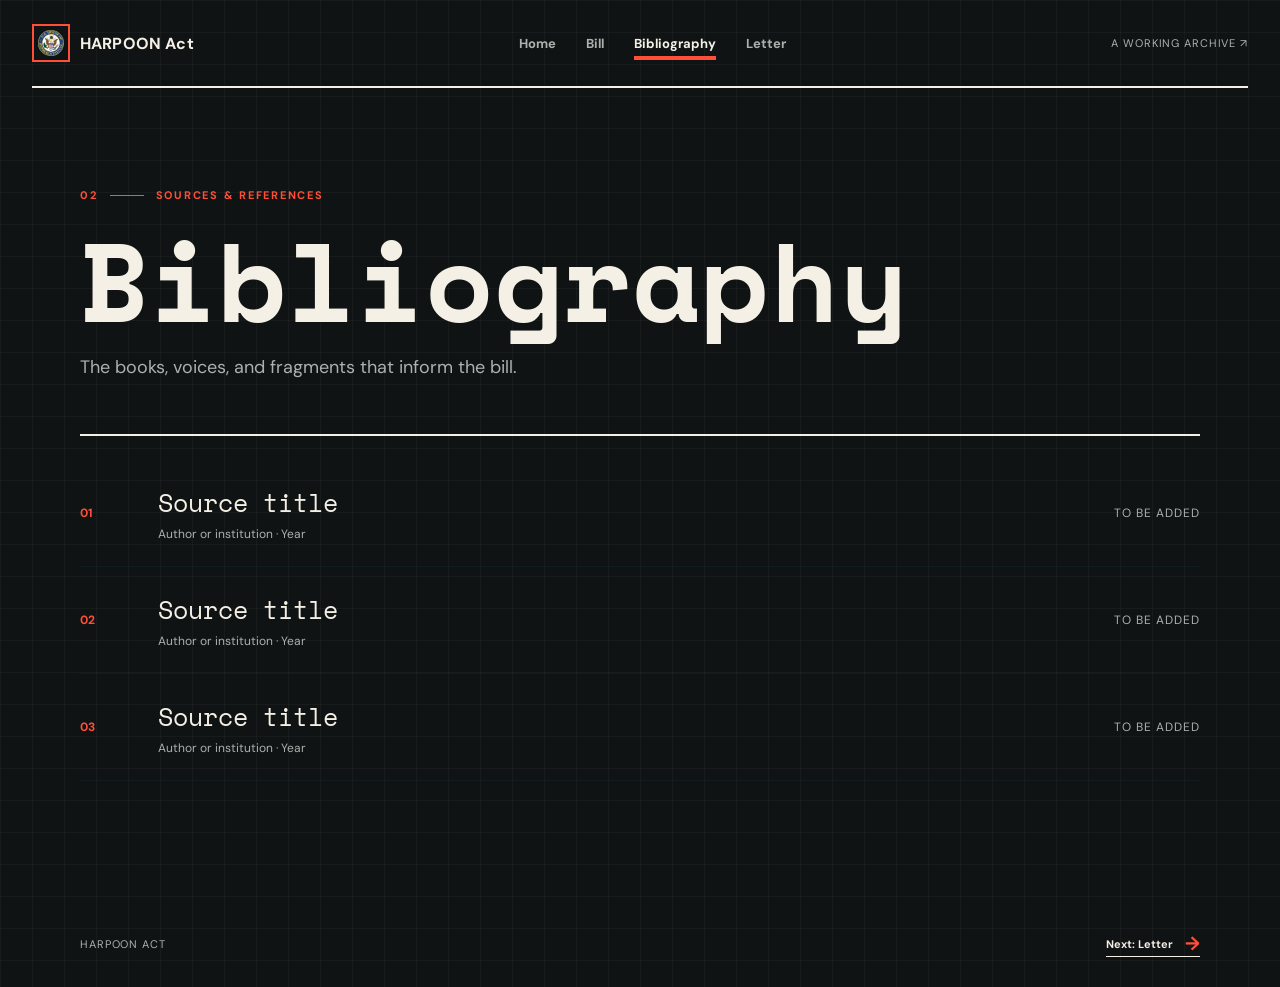
==== bibliography.html @ 808ee1cc "first set of changes" ====
<!doctype html>
<html lang="en">
<head><meta charset="utf-8"><meta name="viewport" content="width=device-width, initial-scale=1"><title>HARPOON Act</title><link rel="preconnect" href="https://fonts.googleapis.com"><link rel="preconnect" href="https://fonts.gstatic.com" crossorigin><link href="https://fonts.googleapis.com/css2?family=DM+Sans:wght@400;500;700&family=Space+Mono:wght@400;700&display=swap" rel="stylesheet"><link rel="stylesheet" href="styles.css"></head>
<body>
  <header class="site-header"><a class="brand" href="index.html" aria-label="HARPOON Act home"><span class="brand-mark"><img src="assets/house-seal.svg" alt="House of Representatives seal"></span><span>HARPOON Act</span></a><nav class="site-nav" aria-label="Main navigation"><a href="index.html">Home</a><a href="bill.html">Bill</a><a class="active" href="bibliography.html" aria-current="page">Bibliography</a><a href="letter.html">Letter</a></nav><span class="header-note">A working archive <span aria-hidden="true">↗</span></span></header>
  <main class="page-width inner-page"><p class="eyebrow">02 <span></span> Sources &amp; references</p><h1>Bibliography</h1><p class="lede">The books, voices, and fragments that inform the bill.</p><div class="rule"></div><div class="source-list"><div class="source-item"><span class="source-number">01</span><div><h2>Source title</h2><p>Author or institution · Year</p></div><span class="source-status">To be added</span></div><div class="source-item"><span class="source-number">02</span><div><h2>Source title</h2><p>Author or institution · Year</p></div><span class="source-status">To be added</span></div><div class="source-item"><span class="source-number">03</span><div><h2>Source title</h2><p>Author or institution · Year</p></div><span class="source-status">To be added</span></div></div></main>
  <footer class="site-footer page-width"><span>HARPOON Act</span><a class="text-link" href="letter.html">Next: Letter <span aria-hidden="true">→</span></a></footer>
</body>
</html>
---- styles.css ----
:root { --ink: #f4f0e6; --coral: #ff4f38; --mustard: #ffd000; --paper: #101314; --muted: #aab2ad; --serif: "Space Mono", "Courier New", monospace; --sans: "DM Sans", sans-serif; }
* { box-sizing: border-box; }
body { margin: 0; min-width: 320px; color: var(--ink); background-color: var(--paper); background-image: linear-gradient(rgba(255,255,255,.035) 1px, transparent 1px), linear-gradient(90deg, rgba(255,255,255,.035) 1px, transparent 1px); background-size: 32px 32px; font-family: var(--sans); }
a { color: inherit; text-decoration: none; }
.page-width { width: min(1120px, calc(100% - 64px)); margin-inline: auto; }
.site-header { width: min(1248px, calc(100% - 64px)); margin: 0 auto; padding: 24px 0; display: flex; align-items: center; justify-content: space-between; border-bottom: 2px solid var(--ink); }
.brand { display: inline-flex; align-items: center; gap: 10px; font-weight: 700; letter-spacing: .01em; }
.brand-mark { display: grid; place-items: center; width: 38px; height: 38px; padding: 4px; background: var(--paper); border: 2px solid var(--coral); }
.brand-mark img { display: block; width: 100%; height: 100%; object-fit: contain; transform: rotate(4deg); }
.site-nav { display: flex; gap: 30px; font-size: 13px; font-weight: 700; }
.site-nav a { position: relative; padding: 8px 0; color: var(--muted); }
.site-nav a:hover, .site-nav a.active { color: var(--ink); }
.site-nav a.active::after { position: absolute; right: 0; bottom: 0; left: 0; height: 4px; background: var(--coral); content: ""; }
.header-note { color: var(--muted); font-size: 11px; letter-spacing: .08em; text-transform: uppercase; }
.hero { padding: clamp(80px, 13vw, 150px) 0 106px; }
.eyebrow { display: flex; align-items: center; gap: 12px; margin: 0 0 28px; color: var(--coral); font-size: 11px; font-weight: 700; letter-spacing: .16em; text-transform: uppercase; }
.eyebrow span { width: 34px; height: 1px; background: var(--coral); }
h1, h2 { font-family: var(--serif); font-weight: 500; letter-spacing: 0; }
.hero h1 { max-width: 900px; margin: 0; font-size: clamp(52px, 9vw, 118px); line-height: .92; font-weight: 700; }
h1 em { color: var(--coral); font-style: normal; }
.hero-intro { max-width: 420px; margin: 36px 0 24px; color: var(--muted); font-size: 17px; line-height: 1.5; font-weight: 500; }
.text-link { display: inline-flex; align-items: center; gap: 12px; border-bottom: 1px solid var(--ink); padding-bottom: 5px; font-size: 13px; font-weight: 700; }
.text-link span { color: var(--coral); font-size: 19px; line-height: 10px; transition: transform .2s ease; }
.text-link:hover span { transform: translateX(4px); }
.home-grid { display: grid; grid-template-columns: 1.25fr 1fr 1fr; border-top: 2px solid var(--ink); border-bottom: 2px solid var(--ink); }
.feature-panel { min-height: 330px; padding: 24px 28px 28px; display: flex; flex-direction: column; transition: transform .2s ease, color .2s ease; }
.feature-panel + .feature-panel { border-left: 1px solid var(--ink); }
.feature-panel:hover { transform: translateY(-6px); }
.panel-bill { color: var(--paper); background: var(--ink); }
.panel-sources { background: var(--mustard); }
.panel-letter { background: var(--coral); }
.panel-top { display: flex; justify-content: space-between; font-size: 11px; font-weight: 700; letter-spacing: .12em; }
.arrow { font-size: 20px; font-weight: 400; }
.feature-panel h2 { margin: auto 0 12px; font-size: 46px; line-height: .95; font-weight: 700; }
.feature-panel p { max-width: 230px; margin: 0 0 24px; font-size: 13px; line-height: 1.5; font-weight: 500; }
.panel-label { font-size: 10px; font-weight: 700; letter-spacing: .14em; text-transform: uppercase; opacity: .65; }
.site-footer { margin-top: 26px; padding-bottom: 30px; display: flex; justify-content: space-between; color: var(--muted); font-size: 11px; letter-spacing: .08em; text-transform: uppercase; }
.site-footer .text-link { color: var(--ink); font-size: 11px; letter-spacing: 0; text-transform: none; }
.inner-page { padding: 100px 0 130px; }
.inner-page h1 { margin: 0; font-size: clamp(56px, 9vw, 112px); line-height: .9; font-weight: 700; }
.lede { margin: 24px 0 55px; color: var(--muted); font-size: 18px; }
.rule { height: 2px; background: var(--ink); }
.agency-mark { display: flex; align-items: center; gap: 18px; margin: 0 0 34px; color: var(--ink); }
.agency-mark img { width: 78px; height: 78px; padding: 8px; background: var(--ink); border-radius: 50%; }
.agency-mark div { display: grid; gap: 5px; }
.agency-mark strong { font-family: var(--serif); font-size: 18px; }
.agency-mark span { color: var(--muted); font-size: 11px; letter-spacing: .1em; text-transform: uppercase; }
.reading-column, .letter-sheet { width: min(100%, 590px); margin: 62px auto 0; }
.placeholder-label, .letter-date { color: var(--coral); font-size: 11px; font-weight: 700; letter-spacing: .14em; text-transform: uppercase; }
.reading-column h2 { margin: 24px 0; font-size: 50px; line-height: .98; font-weight: 700; }
.reading-column p:not(.placeholder-label), .letter-sheet p { color: #4d5f5e; font-size: 17px; line-height: 1.7; }
.source-list { margin-top: 24px; }
.source-item { display: grid; grid-template-columns: 60px 1fr auto; gap: 18px; align-items: center; padding: 24px 0; border-bottom: 1px solid rgba(23,59,63,.25); }
.source-number { color: var(--coral); font-size: 12px; font-weight: 700; }
.source-item h2 { margin: 0 0 5px; font-size: 25px; }
.source-item p, .source-status { margin: 0; color: var(--muted); font-size: 12px; }
.source-status { letter-spacing: .08em; text-transform: uppercase; }
.letter-sheet { padding-left: 8%; border-left: 2px solid var(--coral); }
.letter-sheet p { margin: 0 0 25px; }
.letter-sheet .letter-date { margin-bottom: 50px; }
.letter-sheet .signature { margin-top: 48px; color: var(--ink); }
.signature em { font-family: var(--serif); font-size: 32px; }
@media (max-width: 720px) { .page-width, .site-header { width: min(100% - 32px, 1120px); } .site-header { flex-wrap: wrap; gap: 18px; } .header-note { display: none; } .site-nav { order: 3; width: 100%; justify-content: space-between; gap: 10px; } .site-nav a { font-size: 12px; } .hero { padding-top: 76px; padding-bottom: 75px; } .hero h1 { font-size: clamp(49px, 15vw, 78px); } .home-grid { grid-template-columns: 1fr; } .feature-panel { min-height: 240px; } .feature-panel + .feature-panel { border-top: 1px solid var(--ink); border-left: 0; } .inner-page { padding-top: 72px; } .inner-page h1 { font-size: 68px; } .source-item { grid-template-columns: 38px 1fr; gap: 10px; } .source-status { grid-column: 2; } .letter-sheet { padding-left: 22px; } }
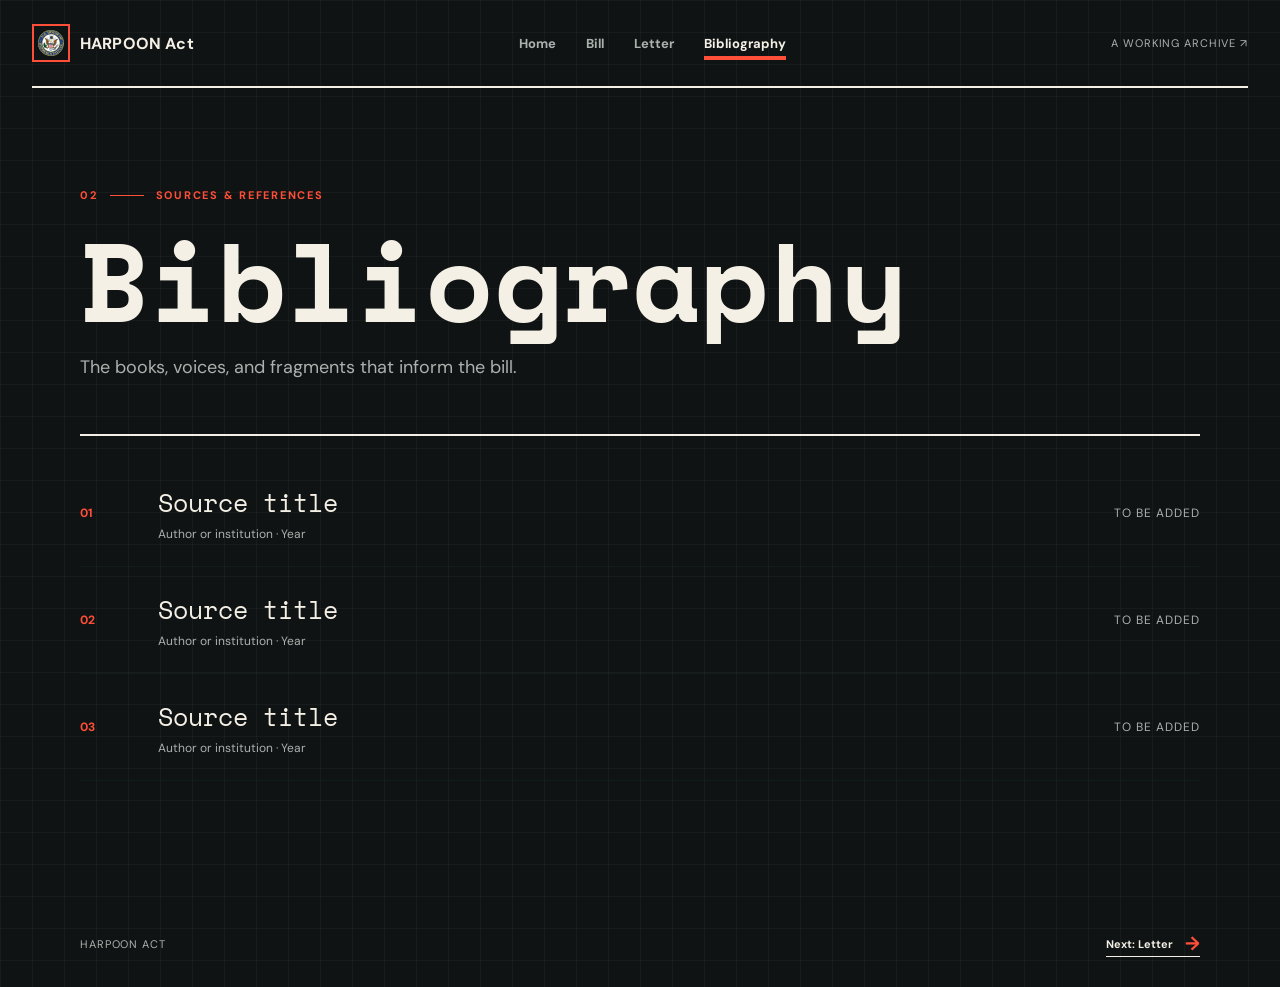
==== commit 597bde49: "almost done" ====
--- a/bibliography.html
+++ b/bibliography.html
@@ -2,7 +2,7 @@
 <html lang="en">
 <head><meta charset="utf-8"><meta name="viewport" content="width=device-width, initial-scale=1"><title>HARPOON Act</title><link rel="preconnect" href="https://fonts.googleapis.com"><link rel="preconnect" href="https://fonts.gstatic.com" crossorigin><link href="https://fonts.googleapis.com/css2?family=DM+Sans:wght@400;500;700&family=Space+Mono:wght@400;700&display=swap" rel="stylesheet"><link rel="stylesheet" href="styles.css"></head>
 <body>
-  <header class="site-header"><a class="brand" href="index.html" aria-label="HARPOON Act home"><span class="brand-mark"><img src="assets/house-seal.svg" alt="House of Representatives seal"></span><span>HARPOON Act</span></a><nav class="site-nav" aria-label="Main navigation"><a href="index.html">Home</a><a href="bill.html">Bill</a><a class="active" href="bibliography.html" aria-current="page">Bibliography</a><a href="letter.html">Letter</a></nav><span class="header-note">A working archive <span aria-hidden="true">↗</span></span></header>
+  <header class="site-header"><a class="brand" href="index.html" aria-label="HARPOON Act home"><span class="brand-mark"><img src="assets/house-seal.svg" alt="House of Representatives seal"></span><span>HARPOON Act</span></a><nav class="site-nav" aria-label="Main navigation"><a href="index.html">Home</a><a href="bill.html">Bill</a><a href="letter.html">Letter</a><a class="active" href="bibliography.html" aria-current="page">Bibliography</a></nav><span class="header-note">A working archive <span aria-hidden="true">↗</span></span></header>
   <main class="page-width inner-page"><p class="eyebrow">02 <span></span> Sources &amp; references</p><h1>Bibliography</h1><p class="lede">The books, voices, and fragments that inform the bill.</p><div class="rule"></div><div class="source-list"><div class="source-item"><span class="source-number">01</span><div><h2>Source title</h2><p>Author or institution · Year</p></div><span class="source-status">To be added</span></div><div class="source-item"><span class="source-number">02</span><div><h2>Source title</h2><p>Author or institution · Year</p></div><span class="source-status">To be added</span></div><div class="source-item"><span class="source-number">03</span><div><h2>Source title</h2><p>Author or institution · Year</p></div><span class="source-status">To be added</span></div></div></main>
   <footer class="site-footer page-width"><span>HARPOON Act</span><a class="text-link" href="letter.html">Next: Letter <span aria-hidden="true">→</span></a></footer>
 </body>
--- a/styles.css
+++ b/styles.css
@@ -16,14 +16,14 @@
 .eyebrow { display: flex; align-items: center; gap: 12px; margin: 0 0 28px; color: var(--coral); font-size: 11px; font-weight: 700; letter-spacing: .16em; text-transform: uppercase; }
 .eyebrow span { width: 34px; height: 1px; background: var(--coral); }
 h1, h2 { font-family: var(--serif); font-weight: 500; letter-spacing: 0; }
-.hero h1 { max-width: 900px; margin: 0; font-size: clamp(52px, 9vw, 118px); line-height: .92; font-weight: 700; }
+.hero h1 { max-width: 900px; margin: 0; font-size: clamp(40px, 6vw, 80px); line-height: .92; font-weight: 700; }
 h1 em { color: var(--coral); font-style: normal; }
 .hero-intro { max-width: 420px; margin: 36px 0 24px; color: var(--muted); font-size: 17px; line-height: 1.5; font-weight: 500; }
 .text-link { display: inline-flex; align-items: center; gap: 12px; border-bottom: 1px solid var(--ink); padding-bottom: 5px; font-size: 13px; font-weight: 700; }
 .text-link span { color: var(--coral); font-size: 19px; line-height: 10px; transition: transform .2s ease; }
 .text-link:hover span { transform: translateX(4px); }
 .home-grid { display: grid; grid-template-columns: 1.25fr 1fr 1fr; border-top: 2px solid var(--ink); border-bottom: 2px solid var(--ink); }
-.feature-panel { min-height: 330px; padding: 24px 28px 28px; display: flex; flex-direction: column; transition: transform .2s ease, color .2s ease; }
+.feature-panel { position: relative; min-height: 330px; padding: 24px 28px 28px; display: flex; flex-direction: column; transition: transform .2s ease, color .2s ease; }
 .feature-panel + .feature-panel { border-left: 1px solid var(--ink); }
 .feature-panel:hover { transform: translateY(-6px); }
 .panel-bill { color: var(--paper); background: var(--ink); }
@@ -31,8 +31,8 @@
 .panel-letter { background: var(--coral); }
 .panel-top { display: flex; justify-content: space-between; font-size: 11px; font-weight: 700; letter-spacing: .12em; }
 .arrow { font-size: 20px; font-weight: 400; }
-.feature-panel h2 { margin: auto 0 12px; font-size: 46px; line-height: .95; font-weight: 700; }
-.feature-panel p { max-width: 230px; margin: 0 0 24px; font-size: 13px; line-height: 1.5; font-weight: 500; }
+.feature-panel h2 { position: absolute; top: 190px; right: 28px; left: 28px; margin: 0; font-size: 40px; line-height: .95; font-weight: 700; white-space: nowrap; }
+.feature-panel p { max-width: 230px; margin: auto 0 24px; font-size: 13px; line-height: 1.5; font-weight: 500; }
 .panel-label { font-size: 10px; font-weight: 700; letter-spacing: .14em; text-transform: uppercase; opacity: .65; }
 .site-footer { margin-top: 26px; padding-bottom: 30px; display: flex; justify-content: space-between; color: var(--muted); font-size: 11px; letter-spacing: .08em; text-transform: uppercase; }
 .site-footer .text-link { color: var(--ink); font-size: 11px; letter-spacing: 0; text-transform: none; }
@@ -47,8 +47,13 @@
 .agency-mark span { color: var(--muted); font-size: 11px; letter-spacing: .1em; text-transform: uppercase; }
 .reading-column, .letter-sheet { width: min(100%, 590px); margin: 62px auto 0; }
 .placeholder-label, .letter-date { color: var(--coral); font-size: 11px; font-weight: 700; letter-spacing: .14em; text-transform: uppercase; }
-.reading-column h2 { margin: 24px 0; font-size: 50px; line-height: .98; font-weight: 700; }
+.reading-column h2 { position: relative; left: 50%; width: min(1100px, calc(100vw - 32px)); margin: 24px 0; font-size: clamp(36px, 4vw, 44px); line-height: .98; font-weight: 700; text-align: left; transform: translateX(-50%); }
+.reading-column section { margin-top: 56px; }
+.reading-column h3 { margin: 0 0 24px; font-size: 28px; line-height: 1.1; font-weight: 700; }
+.reading-column .section-name { color: var(--coral); }
 .reading-column p:not(.placeholder-label), .letter-sheet p { color: #4d5f5e; font-size: 17px; line-height: 1.7; }
+.reading-column ol { margin: 0 0 25px; padding-left: 28px; color: #4d5f5e; font-size: 17px; line-height: 1.7; }
+.reading-column ol ol { margin: 8px 0 8px; }
 .source-list { margin-top: 24px; }
 .source-item { display: grid; grid-template-columns: 60px 1fr auto; gap: 18px; align-items: center; padding: 24px 0; border-bottom: 1px solid rgba(23,59,63,.25); }
 .source-number { color: var(--coral); font-size: 12px; font-weight: 700; }
@@ -60,4 +65,4 @@
 .letter-sheet .letter-date { margin-bottom: 50px; }
 .letter-sheet .signature { margin-top: 48px; color: var(--ink); }
 .signature em { font-family: var(--serif); font-size: 32px; }
-@media (max-width: 720px) { .page-width, .site-header { width: min(100% - 32px, 1120px); } .site-header { flex-wrap: wrap; gap: 18px; } .header-note { display: none; } .site-nav { order: 3; width: 100%; justify-content: space-between; gap: 10px; } .site-nav a { font-size: 12px; } .hero { padding-top: 76px; padding-bottom: 75px; } .hero h1 { font-size: clamp(49px, 15vw, 78px); } .home-grid { grid-template-columns: 1fr; } .feature-panel { min-height: 240px; } .feature-panel + .feature-panel { border-top: 1px solid var(--ink); border-left: 0; } .inner-page { padding-top: 72px; } .inner-page h1 { font-size: 68px; } .source-item { grid-template-columns: 38px 1fr; gap: 10px; } .source-status { grid-column: 2; } .letter-sheet { padding-left: 22px; } }+@media (max-width: 720px) { .page-width, .site-header { width: min(100% - 32px, 1120px); } .site-header { flex-wrap: wrap; gap: 18px; } .header-note { display: none; } .site-nav { order: 3; width: 100%; justify-content: space-between; gap: 10px; } .site-nav a { font-size: 12px; } .hero { padding-top: 76px; padding-bottom: 75px; } .hero h1 { font-size: clamp(40px, 11vw, 58px); } .home-grid { grid-template-columns: 1fr; } .feature-panel { min-height: 240px; } .feature-panel + .feature-panel { border-top: 1px solid var(--ink); border-left: 0; } .feature-panel h2 { top: 120px; font-size: 34px; } .inner-page { padding-top: 72px; } .inner-page h1 { font-size: 68px; } .source-item { grid-template-columns: 38px 1fr; gap: 10px; } .source-status { grid-column: 2; } .letter-sheet { padding-left: 22px; } }
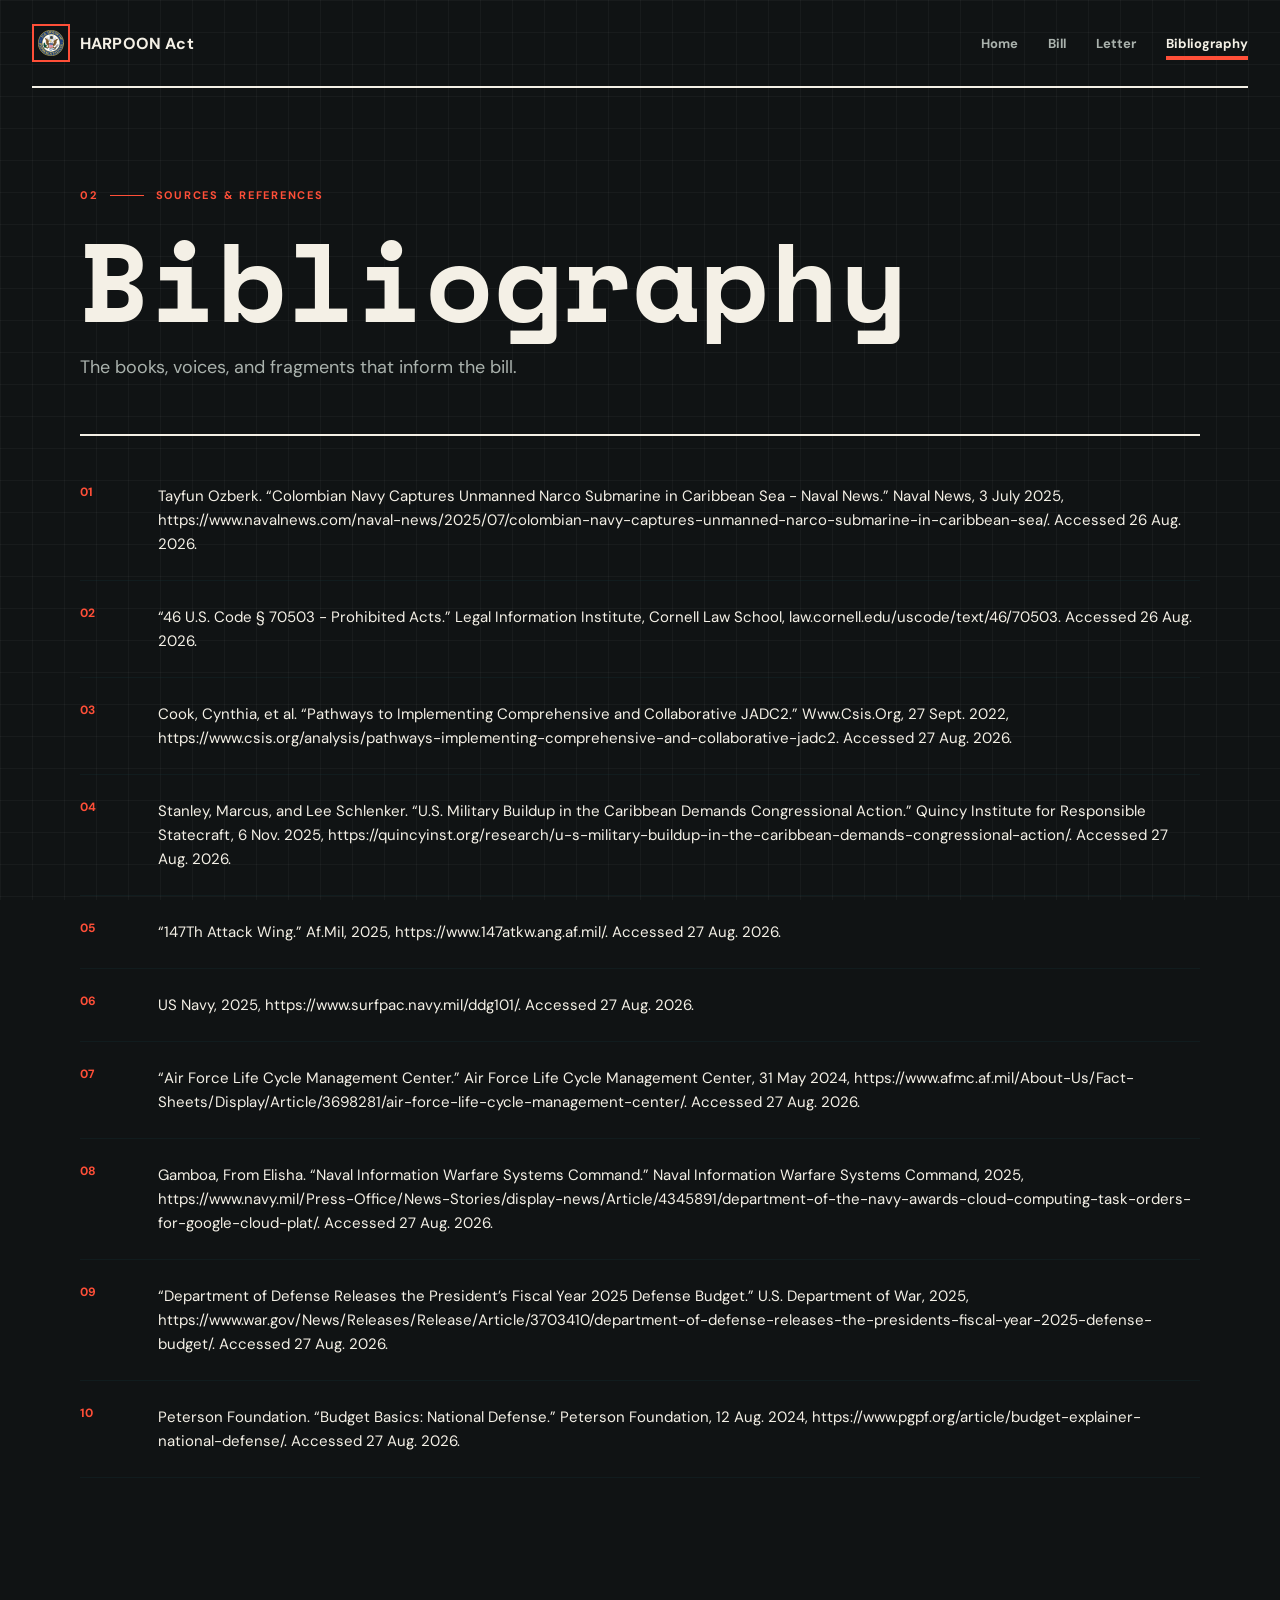
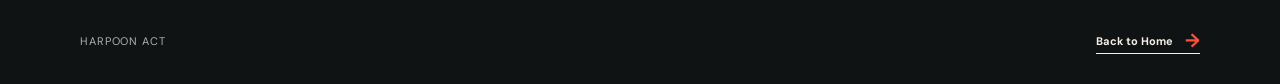
==== commit 1ffb14ca: "final" ====
--- a/bibliography.html
+++ b/bibliography.html
@@ -2,8 +2,8 @@
 <html lang="en">
 <head><meta charset="utf-8"><meta name="viewport" content="width=device-width, initial-scale=1"><title>HARPOON Act</title><link rel="preconnect" href="https://fonts.googleapis.com"><link rel="preconnect" href="https://fonts.gstatic.com" crossorigin><link href="https://fonts.googleapis.com/css2?family=DM+Sans:wght@400;500;700&family=Space+Mono:wght@400;700&display=swap" rel="stylesheet"><link rel="stylesheet" href="styles.css"></head>
 <body>
-  <header class="site-header"><a class="brand" href="index.html" aria-label="HARPOON Act home"><span class="brand-mark"><img src="assets/house-seal.svg" alt="House of Representatives seal"></span><span>HARPOON Act</span></a><nav class="site-nav" aria-label="Main navigation"><a href="index.html">Home</a><a href="bill.html">Bill</a><a href="letter.html">Letter</a><a class="active" href="bibliography.html" aria-current="page">Bibliography</a></nav><span class="header-note">A working archive <span aria-hidden="true">↗</span></span></header>
-  <main class="page-width inner-page"><p class="eyebrow">02 <span></span> Sources &amp; references</p><h1>Bibliography</h1><p class="lede">The books, voices, and fragments that inform the bill.</p><div class="rule"></div><div class="source-list"><div class="source-item"><span class="source-number">01</span><div><h2>Source title</h2><p>Author or institution · Year</p></div><span class="source-status">To be added</span></div><div class="source-item"><span class="source-number">02</span><div><h2>Source title</h2><p>Author or institution · Year</p></div><span class="source-status">To be added</span></div><div class="source-item"><span class="source-number">03</span><div><h2>Source title</h2><p>Author or institution · Year</p></div><span class="source-status">To be added</span></div></div></main>
-  <footer class="site-footer page-width"><span>HARPOON Act</span><a class="text-link" href="letter.html">Next: Letter <span aria-hidden="true">→</span></a></footer>
+  <header class="site-header"><a class="brand" href="index.html" aria-label="HARPOON Act home"><span class="brand-mark"><img src="assets/house-seal.svg" alt="House of Representatives seal"></span><span>HARPOON Act</span></a><nav class="site-nav" aria-label="Main navigation"><a href="index.html">Home</a><a href="bill.html">Bill</a><a href="letter.html">Letter</a><a class="active" href="bibliography.html" aria-current="page">Bibliography</a></nav></header>
+  <main class="page-width inner-page"><p class="eyebrow">02 <span></span> Sources &amp; references</p><h1>Bibliography</h1><p class="lede">The books, voices, and fragments that inform the bill.</p><div class="rule"></div><div class="source-list"><div class="source-item"><span class="source-number">01</span><p class="citation">Tayfun Ozberk. &ldquo;Colombian Navy Captures Unmanned Narco Submarine in Caribbean Sea - Naval News.&rdquo; Naval News, 3 July 2025, https://www.navalnews.com/naval-news/2025/07/colombian-navy-captures-unmanned-narco-submarine-in-caribbean-sea/. Accessed 26 Aug. 2026.</p></div><div class="source-item"><span class="source-number">02</span><p class="citation">&ldquo;46 U.S. Code &sect; 70503 - Prohibited Acts.&rdquo; Legal Information Institute, Cornell Law School, law.cornell.edu/uscode/text/46/70503. Accessed 26 Aug. 2026.</p></div><div class="source-item"><span class="source-number">03</span><p class="citation">Cook, Cynthia, et al. &ldquo;Pathways to Implementing Comprehensive and Collaborative JADC2.&rdquo; Www.Csis.Org, 27 Sept. 2022, https://www.csis.org/analysis/pathways-implementing-comprehensive-and-collaborative-jadc2. Accessed 27 Aug. 2026.</p></div><div class="source-item"><span class="source-number">04</span><p class="citation">Stanley, Marcus, and Lee Schlenker. &ldquo;U.S. Military Buildup in the Caribbean Demands Congressional Action.&rdquo; Quincy Institute for Responsible Statecraft, 6 Nov. 2025, https://quincyinst.org/research/u-s-military-buildup-in-the-caribbean-demands-congressional-action/. Accessed 27 Aug. 2026.</p></div><div class="source-item"><span class="source-number">05</span><p class="citation">&ldquo;147Th Attack Wing.&rdquo; Af.Mil, 2025, https://www.147atkw.ang.af.mil/. Accessed 27 Aug. 2026.</p></div><div class="source-item"><span class="source-number">06</span><p class="citation">US Navy, 2025, https://www.surfpac.navy.mil/ddg101/. Accessed 27 Aug. 2026.</p></div><div class="source-item"><span class="source-number">07</span><p class="citation">&ldquo;Air Force Life Cycle Management Center.&rdquo; Air Force Life Cycle Management Center, 31 May 2024, https://www.afmc.af.mil/About-Us/Fact-Sheets/Display/Article/3698281/air-force-life-cycle-management-center/. Accessed 27 Aug. 2026.</p></div><div class="source-item"><span class="source-number">08</span><p class="citation">Gamboa, From Elisha. &ldquo;Naval Information Warfare Systems Command.&rdquo; Naval Information Warfare Systems Command, 2025, https://www.navy.mil/Press-Office/News-Stories/display-news/Article/4345891/department-of-the-navy-awards-cloud-computing-task-orders-for-google-cloud-plat/. Accessed 27 Aug. 2026.</p></div><div class="source-item"><span class="source-number">09</span><p class="citation">&ldquo;Department of Defense Releases the President&rsquo;s Fiscal Year 2025 Defense Budget.&rdquo; U.S. Department of War, 2025, https://www.war.gov/News/Releases/Release/Article/3703410/department-of-defense-releases-the-presidents-fiscal-year-2025-defense-budget/. Accessed 27 Aug. 2026.</p></div><div class="source-item"><span class="source-number">10</span><p class="citation">Peterson Foundation. &ldquo;Budget Basics: National Defense.&rdquo; Peterson Foundation, 12 Aug. 2024, https://www.pgpf.org/article/budget-explainer-national-defense/. Accessed 27 Aug. 2026.</p></div></div></main>
+  <footer class="site-footer page-width"><span>HARPOON Act</span><a class="text-link" href="index.html">Back to Home <span aria-hidden="true">→</span></a></footer>
 </body>
 </html>
--- a/styles.css
+++ b/styles.css
@@ -1,6 +1,6 @@
 :root { --ink: #f4f0e6; --coral: #ff4f38; --mustard: #ffd000; --paper: #101314; --muted: #aab2ad; --serif: "Space Mono", "Courier New", monospace; --sans: "DM Sans", sans-serif; }
 * { box-sizing: border-box; }
-body { margin: 0; min-width: 320px; color: var(--ink); background-color: var(--paper); background-image: linear-gradient(rgba(255,255,255,.035) 1px, transparent 1px), linear-gradient(90deg, rgba(255,255,255,.035) 1px, transparent 1px); background-size: 32px 32px; font-family: var(--sans); }
+body { margin: 0; min-width: 320px; color: var(--ink); background-color: var(--paper); background-image: linear-gradient(rgba(255,255,255,.035) 1px, transparent 1px), linear-gradient(90deg, rgba(255,255,255,.035) 1px, transparent 1px); background-size: 32px 32px; background-attachment: fixed; font-family: var(--sans); }
 a { color: inherit; text-decoration: none; }
 .page-width { width: min(1120px, calc(100% - 64px)); margin-inline: auto; }
 .site-header { width: min(1248px, calc(100% - 64px)); margin: 0 auto; padding: 24px 0; display: flex; align-items: center; justify-content: space-between; border-bottom: 2px solid var(--ink); }
@@ -23,7 +23,7 @@
 .text-link span { color: var(--coral); font-size: 19px; line-height: 10px; transition: transform .2s ease; }
 .text-link:hover span { transform: translateX(4px); }
 .home-grid { display: grid; grid-template-columns: 1.25fr 1fr 1fr; border-top: 2px solid var(--ink); border-bottom: 2px solid var(--ink); }
-.feature-panel { position: relative; min-height: 330px; padding: 24px 28px 28px; display: flex; flex-direction: column; transition: transform .2s ease, color .2s ease; }
+.feature-panel { position: relative; min-height: 350px; padding: 24px 28px 28px; display: flex; flex-direction: column; transition: transform .2s ease, color .2s ease; }
 .feature-panel + .feature-panel { border-left: 1px solid var(--ink); }
 .feature-panel:hover { transform: translateY(-6px); }
 .panel-bill { color: var(--paper); background: var(--ink); }
@@ -31,9 +31,9 @@
 .panel-letter { background: var(--coral); }
 .panel-top { display: flex; justify-content: space-between; font-size: 11px; font-weight: 700; letter-spacing: .12em; }
 .arrow { font-size: 20px; font-weight: 400; }
-.feature-panel h2 { position: absolute; top: 190px; right: 28px; left: 28px; margin: 0; font-size: 40px; line-height: .95; font-weight: 700; white-space: nowrap; }
-.feature-panel p { max-width: 230px; margin: auto 0 24px; font-size: 13px; line-height: 1.5; font-weight: 500; }
-.panel-label { font-size: 10px; font-weight: 700; letter-spacing: .14em; text-transform: uppercase; opacity: .65; }
+.feature-panel h2 { position: absolute; top: 158px; right: 28px; left: 28px; margin: 0; font-size: 40px; line-height: .95; font-weight: 700; white-space: nowrap; }
+.feature-panel p { position: absolute; top: 210px; right: 28px; left: 28px; max-width: 260px; margin: 0; font-size: 13px; line-height: 1.5; font-weight: 500; }
+.panel-label { position: absolute; right: 28px; bottom: 28px; left: 28px; font-size: 10px; font-weight: 700; letter-spacing: .14em; text-transform: uppercase; opacity: .65; }
 .site-footer { margin-top: 26px; padding-bottom: 30px; display: flex; justify-content: space-between; color: var(--muted); font-size: 11px; letter-spacing: .08em; text-transform: uppercase; }
 .site-footer .text-link { color: var(--ink); font-size: 11px; letter-spacing: 0; text-transform: none; }
 .inner-page { padding: 100px 0 130px; }
@@ -55,14 +55,17 @@
 .reading-column ol { margin: 0 0 25px; padding-left: 28px; color: #4d5f5e; font-size: 17px; line-height: 1.7; }
 .reading-column ol ol { margin: 8px 0 8px; }
 .source-list { margin-top: 24px; }
-.source-item { display: grid; grid-template-columns: 60px 1fr auto; gap: 18px; align-items: center; padding: 24px 0; border-bottom: 1px solid rgba(23,59,63,.25); }
+.source-item { display: grid; grid-template-columns: 60px 1fr; gap: 18px; align-items: start; padding: 24px 0; border-bottom: 1px solid rgba(23,59,63,.25); }
 .source-number { color: var(--coral); font-size: 12px; font-weight: 700; }
 .source-item h2 { margin: 0 0 5px; font-size: 25px; }
-.source-item p, .source-status { margin: 0; color: var(--muted); font-size: 12px; }
+.source-item p, .source-status { margin: 0; color: var(--muted); font-size: 12px; line-height: 1.6; }
+.source-item .citation { color: var(--ink); font-size: 15px; line-height: 1.6; }
 .source-status { letter-spacing: .08em; text-transform: uppercase; }
 .letter-sheet { padding-left: 8%; border-left: 2px solid var(--coral); }
+.letter-template { margin-top: 100px; }
+.letter-template h2 { width: min(100%, 590px); margin: 0 auto 30px; font-size: 36px; line-height: 1; font-weight: 700; }
 .letter-sheet p { margin: 0 0 25px; }
 .letter-sheet .letter-date { margin-bottom: 50px; }
-.letter-sheet .signature { margin-top: 48px; color: var(--ink); }
+.letter-sheet .signature { margin-top: 48px; color: #4d5f5e; }
 .signature em { font-family: var(--serif); font-size: 32px; }
-@media (max-width: 720px) { .page-width, .site-header { width: min(100% - 32px, 1120px); } .site-header { flex-wrap: wrap; gap: 18px; } .header-note { display: none; } .site-nav { order: 3; width: 100%; justify-content: space-between; gap: 10px; } .site-nav a { font-size: 12px; } .hero { padding-top: 76px; padding-bottom: 75px; } .hero h1 { font-size: clamp(40px, 11vw, 58px); } .home-grid { grid-template-columns: 1fr; } .feature-panel { min-height: 240px; } .feature-panel + .feature-panel { border-top: 1px solid var(--ink); border-left: 0; } .feature-panel h2 { top: 120px; font-size: 34px; } .inner-page { padding-top: 72px; } .inner-page h1 { font-size: 68px; } .source-item { grid-template-columns: 38px 1fr; gap: 10px; } .source-status { grid-column: 2; } .letter-sheet { padding-left: 22px; } }+@media (max-width: 720px) { .page-width, .site-header { width: min(100% - 32px, 1120px); } .site-header { flex-wrap: wrap; gap: 18px; } .header-note { display: none; } .site-nav { order: 3; width: 100%; justify-content: space-between; gap: 10px; } .site-nav a { font-size: 12px; } .hero { padding-top: 76px; padding-bottom: 75px; } .hero h1 { font-size: clamp(40px, 11vw, 58px); } .home-grid { grid-template-columns: 1fr; } .feature-panel { min-height: 290px; } .feature-panel + .feature-panel { border-top: 1px solid var(--ink); border-left: 0; } .feature-panel h2 { top: 90px; font-size: 34px; } .feature-panel p { top: 145px; } .feature-panel .panel-label { bottom: 24px; } .inner-page { padding-top: 72px; } .inner-page h1 { font-size: 68px; } .source-item { grid-template-columns: 38px 1fr; gap: 10px; } .source-status { grid-column: 2; } .letter-sheet { padding-left: 22px; } }
